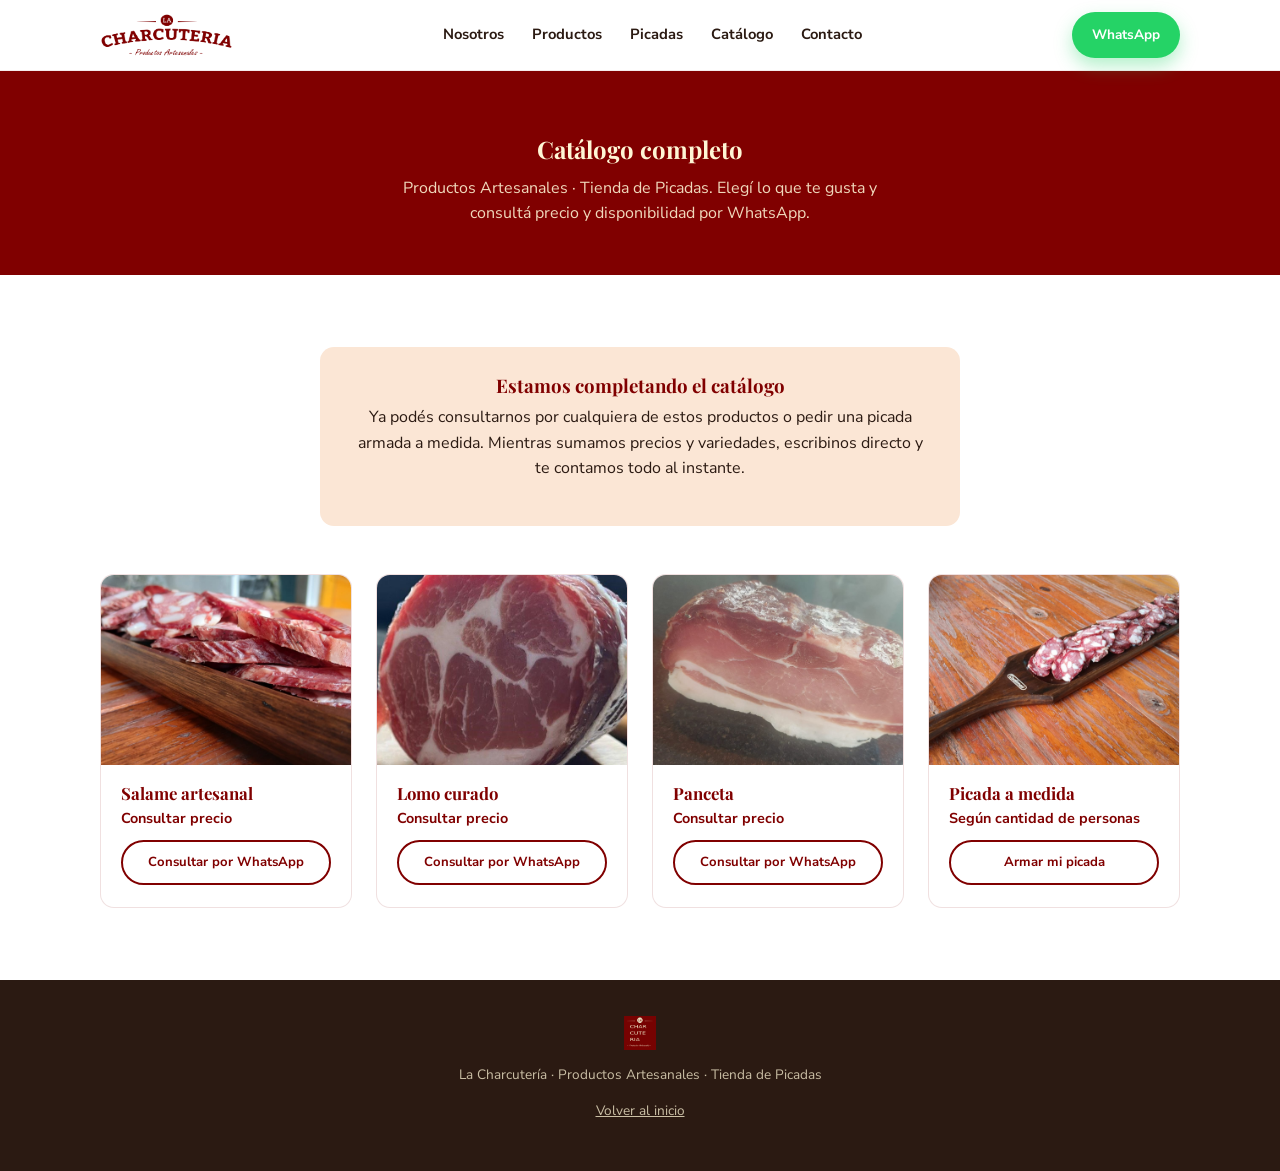
==== catalogo.html @ 69078f0c "Landing La Charcuteria: version inicial" ====
<!DOCTYPE html>
<html lang="es-AR">
<head>
<meta charset="UTF-8" />
<meta name="viewport" content="width=device-width, initial-scale=1.0" />
<title>Catálogo · La Charcutería</title>
<meta name="description" content="Catálogo de productos artesanales de La Charcutería: salame, lomo, panceta y picadas a pedido." />
<link rel="icon" type="image/png" sizes="32x32" href="assets/img/logos/favicon-32.png" />
<link rel="apple-touch-icon" sizes="180x180" href="assets/img/logos/favicon-180.png" />
<link rel="preconnect" href="https://fonts.googleapis.com" />
<link rel="preconnect" href="https://fonts.gstatic.com" crossorigin />
<link href="https://fonts.googleapis.com/css2?family=Playfair+Display:wght@600;700&family=Nunito+Sans:wght@400;700;800&display=swap" rel="stylesheet" />
<link rel="stylesheet" href="assets/css/styles.css" />
</head>
<body>

<header class="site-header">
  <div class="container">
    <a class="logo" href="index.html" aria-label="La Charcutería - Inicio">
      <img src="assets/img/logos/logo-wordmark.png" alt="La Charcutería - Productos Artesanales" />
    </a>
    <nav aria-label="Navegación principal">
      <ul class="nav-links">
        <li><a href="index.html#nosotros">Nosotros</a></li>
        <li><a href="index.html#productos">Productos</a></li>
        <li><a href="index.html#picadas">Picadas</a></li>
        <li><a href="catalogo.html">Catálogo</a></li>
        <li><a href="index.html#contacto">Contacto</a></li>
      </ul>
    </nav>
    <div class="nav-cta">
      <a class="btn btn-primary" href="https://wa.me/5492954367009?text=Hola!%20Quiero%20hacer%20una%20consulta%20a%20La%20Charcuter%C3%ADa" target="_blank" rel="noopener">
        WhatsApp
      </a>
    </div>
  </div>
</header>

<section class="catalogo-hero">
  <div class="container">
    <h1>Catálogo completo</h1>
    <p>Productos Artesanales · Tienda de Picadas. Elegí lo que te gusta y consultá precio y disponibilidad por WhatsApp.</p>
  </div>
</section>

<section>
  <div class="container">

    <!-- Fase 1 (14/09): todavia no hay lista de precios ni stock cargados
         en ningun sistema -- este catalogo arranca como esqueleto con los
         productos ya conocidos, listo para que Carlos sume mas items,
         precios y fotos cuando los tenga. Cada card ya apunta a WhatsApp
         con el nombre del producto precargado en el mensaje, para no
         perder el pedido aunque todavia no haya precio publicado. -->
    <div class="catalogo-aviso">
      <h3>Estamos completando el catálogo</h3>
      <p>Ya podés consultarnos por cualquiera de estos productos o pedir una picada armada a medida. Mientras sumamos precios y variedades, escribinos directo y te contamos todo al instante.</p>
    </div>

    <div class="catalogo-grid">
      <div class="catalogo-card">
        <img src="assets/img/picada-tabla-01.jpg" alt="Salame artesanal fraccionado" loading="lazy" />
        <div class="catalogo-card-body">
          <h3>Salame artesanal</h3>
          <span class="precio">Consultar precio</span>
          <a class="btn btn-outline-maroon" href="https://wa.me/5492954367009?text=Hola!%20Quiero%20consultar%20precio%20del%20Salame%20artesanal" target="_blank" rel="noopener">
            Consultar por WhatsApp
          </a>
        </div>
      </div>

      <div class="catalogo-card">
        <img src="assets/img/producto-lomo-detalle.jpg" alt="Lomo curado, corte al detalle" loading="lazy" />
        <div class="catalogo-card-body">
          <h3>Lomo curado</h3>
          <span class="precio">Consultar precio</span>
          <a class="btn btn-outline-maroon" href="https://wa.me/5492954367009?text=Hola!%20Quiero%20consultar%20precio%20del%20Lomo%20curado" target="_blank" rel="noopener">
            Consultar por WhatsApp
          </a>
        </div>
      </div>

      <div class="catalogo-card">
        <img src="assets/img/producto-panceta.jpg" alt="Panceta artesanal" loading="lazy" />
        <div class="catalogo-card-body">
          <h3>Panceta</h3>
          <span class="precio">Consultar precio</span>
          <a class="btn btn-outline-maroon" href="https://wa.me/5492954367009?text=Hola!%20Quiero%20consultar%20precio%20de%20la%20Panceta" target="_blank" rel="noopener">
            Consultar por WhatsApp
          </a>
        </div>
      </div>

      <div class="catalogo-card">
        <img src="assets/img/picada-tabla-paleta-01.jpg" alt="Picada armada a pedido" loading="lazy" />
        <div class="catalogo-card-body">
          <h3>Picada a medida</h3>
          <span class="precio">Según cantidad de personas</span>
          <a class="btn btn-outline-maroon" href="https://wa.me/5492954367009?text=Hola!%20Quiero%20armar%20una%20picada%20a%20medida" target="_blank" rel="noopener">
            Armar mi picada
          </a>
        </div>
      </div>
    </div>

  </div>
</section>

<footer class="site-footer">
  <div class="container">
    <img src="assets/img/logos/logo-isotipo.png" alt="La Charcutería" />
    <p>La Charcutería · Productos Artesanales · Tienda de Picadas</p>
    <p><a href="index.html">Volver al inicio</a></p>
  </div>
</footer>

</body>
</html>
---- assets/css/styles.css ----
/* ============================================================
   La Charcutería -- estilos base
   Paleta tomada del logo real (ver assets/img/logos):
     --maroon: color solido de fondo del isotipo (800000)
     --cream:  color de texto/isotipo sobre maroon (FFF6D5)
     --peach:  color de marca cargado en el sistema (clientes.color_marca, FBE6D5)
   Tipografia: Playfair Display (titulos, tono editorial/artesanal)
   + Nunito Sans (texto, legible en mobile).
   ============================================================ */

:root {
  --maroon: #800000;
  --maroon-dark: #5c0000;
  --cream: #fff6d5;
  --peach: #fbe6d5;
  --ink: #2b1a12;
  --ink-soft: #5a4638;
  --white: #ffffff;
  --radius: 14px;
  --max-width: 1120px;
  --shadow: 0 10px 30px rgba(43, 26, 18, 0.12);
}

* {
  box-sizing: border-box;
}

html {
  scroll-behavior: smooth;
}

body {
  margin: 0;
  font-family: "Nunito Sans", -apple-system, BlinkMacSystemFont, sans-serif;
  color: var(--ink);
  background: var(--white);
  line-height: 1.6;
}

h1, h2, h3, h4 {
  font-family: "Playfair Display", Georgia, serif;
  margin: 0 0 0.5em;
  line-height: 1.2;
  color: var(--maroon);
}

p {
  margin: 0 0 1em;
}

a {
  color: inherit;
}

img {
  max-width: 100%;
  display: block;
}

.container {
  max-width: var(--max-width);
  margin: 0 auto;
  padding: 0 20px;
}

/* ── Botones ── */
.btn {
  display: inline-flex;
  align-items: center;
  gap: 8px;
  padding: 14px 26px;
  border-radius: 999px;
  font-weight: 700;
  text-decoration: none;
  font-size: 0.95rem;
  transition: transform 0.15s ease, box-shadow 0.15s ease;
  border: 2px solid transparent;
  cursor: pointer;
}

.btn:hover {
  transform: translateY(-2px);
}

.btn-primary {
  background: #25d366;
  color: #ffffff;
  box-shadow: 0 8px 18px rgba(37, 211, 102, 0.35);
}

.btn-secondary {
  background: transparent;
  color: var(--cream);
  border-color: var(--cream);
}

.btn-secondary:hover {
  background: rgba(255, 246, 213, 0.12);
}

.btn-outline-maroon {
  background: transparent;
  color: var(--maroon);
  border-color: var(--maroon);
}

.btn-outline-maroon:hover {
  background: var(--maroon);
  color: var(--cream);
}

/* ── Header ── */
.site-header {
  position: sticky;
  top: 0;
  z-index: 50;
  background: var(--white);
  border-bottom: 1px solid rgba(128, 0, 0, 0.08);
}

.site-header .container {
  display: flex;
  align-items: center;
  justify-content: space-between;
  padding-top: 12px;
  padding-bottom: 12px;
  gap: 16px;
}

.site-header .logo img {
  height: 44px;
  width: auto;
}

.nav-links {
  display: none;
  gap: 28px;
  list-style: none;
  margin: 0;
  padding: 0;
  font-weight: 700;
  font-size: 0.92rem;
}

.nav-links a {
  text-decoration: none;
  color: var(--ink);
}

.nav-links a:hover {
  color: var(--maroon);
}

.nav-cta {
  display: flex;
  align-items: center;
  gap: 12px;
}

.nav-cta .btn {
  padding: 10px 18px;
  font-size: 0.85rem;
}

@media (min-width: 860px) {
  .nav-links {
    display: flex;
  }
}

/* ── Hero ── */
.hero {
  position: relative;
  min-height: 82vh;
  display: flex;
  align-items: flex-end;
  color: var(--cream);
  background-size: cover;
  background-position: center;
  isolation: isolate;
}

.hero::after {
  content: "";
  position: absolute;
  inset: 0;
  background: linear-gradient(180deg, rgba(43, 26, 18, 0.15) 0%, rgba(43, 26, 18, 0.55) 60%, rgba(43, 26, 18, 0.85) 100%);
  z-index: -1;
}

.hero-content {
  padding: 48px 0 56px;
  max-width: 640px;
}

.hero-kicker {
  display: inline-flex;
  gap: 10px;
  align-items: center;
  font-weight: 700;
  letter-spacing: 0.08em;
  text-transform: uppercase;
  font-size: 0.8rem;
  color: var(--cream);
  opacity: 0.9;
  margin-bottom: 14px;
}

.hero-kicker span:nth-child(2) {
  opacity: 0.6;
}

.hero h1 {
  color: var(--cream);
  font-size: clamp(2.1rem, 5vw, 3.4rem);
  margin-bottom: 0.35em;
}

.hero p {
  font-size: 1.08rem;
  max-width: 46ch;
  color: rgba(255, 246, 213, 0.92);
}

.hero-actions {
  display: flex;
  flex-wrap: wrap;
  gap: 14px;
  margin-top: 24px;
}

/* ── Secciones generales ── */
section {
  padding: 72px 0;
}

.section-peach {
  background: var(--peach);
}

.section-maroon {
  background: var(--maroon);
  color: var(--cream);
}

.section-maroon h2 {
  color: var(--cream);
}

.section-head {
  max-width: 640px;
  margin: 0 auto 40px;
  text-align: center;
}

.section-head h2 {
  font-size: clamp(1.7rem, 3.4vw, 2.3rem);
}

.section-head p {
  color: var(--ink-soft);
}

.section-maroon .section-head p {
  color: rgba(255, 246, 213, 0.85);
}

/* ── Sobre nosotros ── */
.about-grid {
  display: grid;
  gap: 36px;
  align-items: center;
}

.about-grid img {
  border-radius: var(--radius);
  box-shadow: var(--shadow);
}

@media (min-width: 860px) {
  .about-grid {
    grid-template-columns: 1fr 1fr;
  }
}

/* ── Productos ── */
.productos-grid {
  display: grid;
  gap: 24px;
  grid-template-columns: repeat(auto-fit, minmax(230px, 1fr));
}

.producto-card {
  background: var(--white);
  border-radius: var(--radius);
  overflow: hidden;
  box-shadow: var(--shadow);
}

.producto-card img {
  height: 210px;
  width: 100%;
  object-fit: cover;
}

.producto-card-body {
  padding: 20px 22px 24px;
}

.producto-card-body h3 {
  font-size: 1.15rem;
  margin-bottom: 6px;
}

.producto-card-body p {
  font-size: 0.92rem;
  color: var(--ink-soft);
  margin-bottom: 0;
}

/* ── Galeria ── */
.galeria-grid {
  display: grid;
  gap: 14px;
  grid-template-columns: repeat(2, 1fr);
}

.galeria-grid img {
  border-radius: var(--radius);
  height: 100%;
  width: 100%;
  object-fit: cover;
  aspect-ratio: 4 / 3;
}

.galeria-grid a {
  display: block;
  overflow: hidden;
  border-radius: var(--radius);
}

.galeria-grid img {
  transition: transform 0.35s ease;
}

.galeria-grid a:hover img {
  transform: scale(1.05);
}

@media (min-width: 640px) {
  .galeria-grid {
    grid-template-columns: repeat(3, 1fr);
  }
  .galeria-grid a:first-child {
    grid-column: span 2;
    grid-row: span 2;
  }
  .galeria-grid a:first-child img {
    aspect-ratio: 8 / 7;
  }
}

/* ── CTA picadas ── */
.cta-picadas {
  text-align: center;
}

.cta-picadas h2 {
  color: var(--cream);
}

.cta-picadas p {
  max-width: 52ch;
  margin: 0 auto 28px;
  color: rgba(255, 246, 213, 0.9);
}

/* ── Contacto ── */
.contacto {
  text-align: center;
}

.contacto-card {
  max-width: 480px;
  margin: 0 auto;
  background: var(--white);
  border-radius: var(--radius);
  box-shadow: var(--shadow);
  padding: 40px 32px;
}

.contacto-card .btn {
  width: 100%;
  justify-content: center;
  margin-top: 8px;
}

/* ── Footer ── */
.site-footer {
  background: var(--ink);
  color: rgba(255, 246, 213, 0.75);
  padding: 36px 0;
  font-size: 0.85rem;
  text-align: center;
}

.site-footer img {
  height: 34px;
  margin: 0 auto 14px;
  opacity: 0.9;
}

/* ── Catalogo (skeleton) ── */
.catalogo-hero {
  background: var(--maroon);
  color: var(--cream);
  text-align: center;
  padding: 64px 0 48px;
}

.catalogo-hero h1 {
  color: var(--cream);
}

.catalogo-hero p {
  max-width: 52ch;
  margin: 0 auto;
  color: rgba(255, 246, 213, 0.88);
}

.catalogo-aviso {
  max-width: 640px;
  margin: 0 auto 48px;
  text-align: center;
  background: var(--peach);
  border-radius: var(--radius);
  padding: 28px 30px;
}

.catalogo-aviso h3 {
  margin-bottom: 8px;
}

.catalogo-grid {
  display: grid;
  gap: 24px;
  grid-template-columns: repeat(auto-fit, minmax(240px, 1fr));
}

.catalogo-card {
  background: var(--white);
  border: 1px solid rgba(128, 0, 0, 0.12);
  border-radius: var(--radius);
  overflow: hidden;
}

.catalogo-card img {
  height: 190px;
  width: 100%;
  object-fit: cover;
}

.catalogo-card-body {
  padding: 18px 20px 22px;
}

.catalogo-card-body h3 {
  font-size: 1.05rem;
  margin-bottom: 4px;
}

.catalogo-card-body .precio {
  font-weight: 700;
  color: var(--maroon);
  font-size: 0.9rem;
  margin-bottom: 10px;
  display: block;
}

.catalogo-card-body .btn {
  width: 100%;
  justify-content: center;
  padding: 10px 16px;
  font-size: 0.82rem;
}
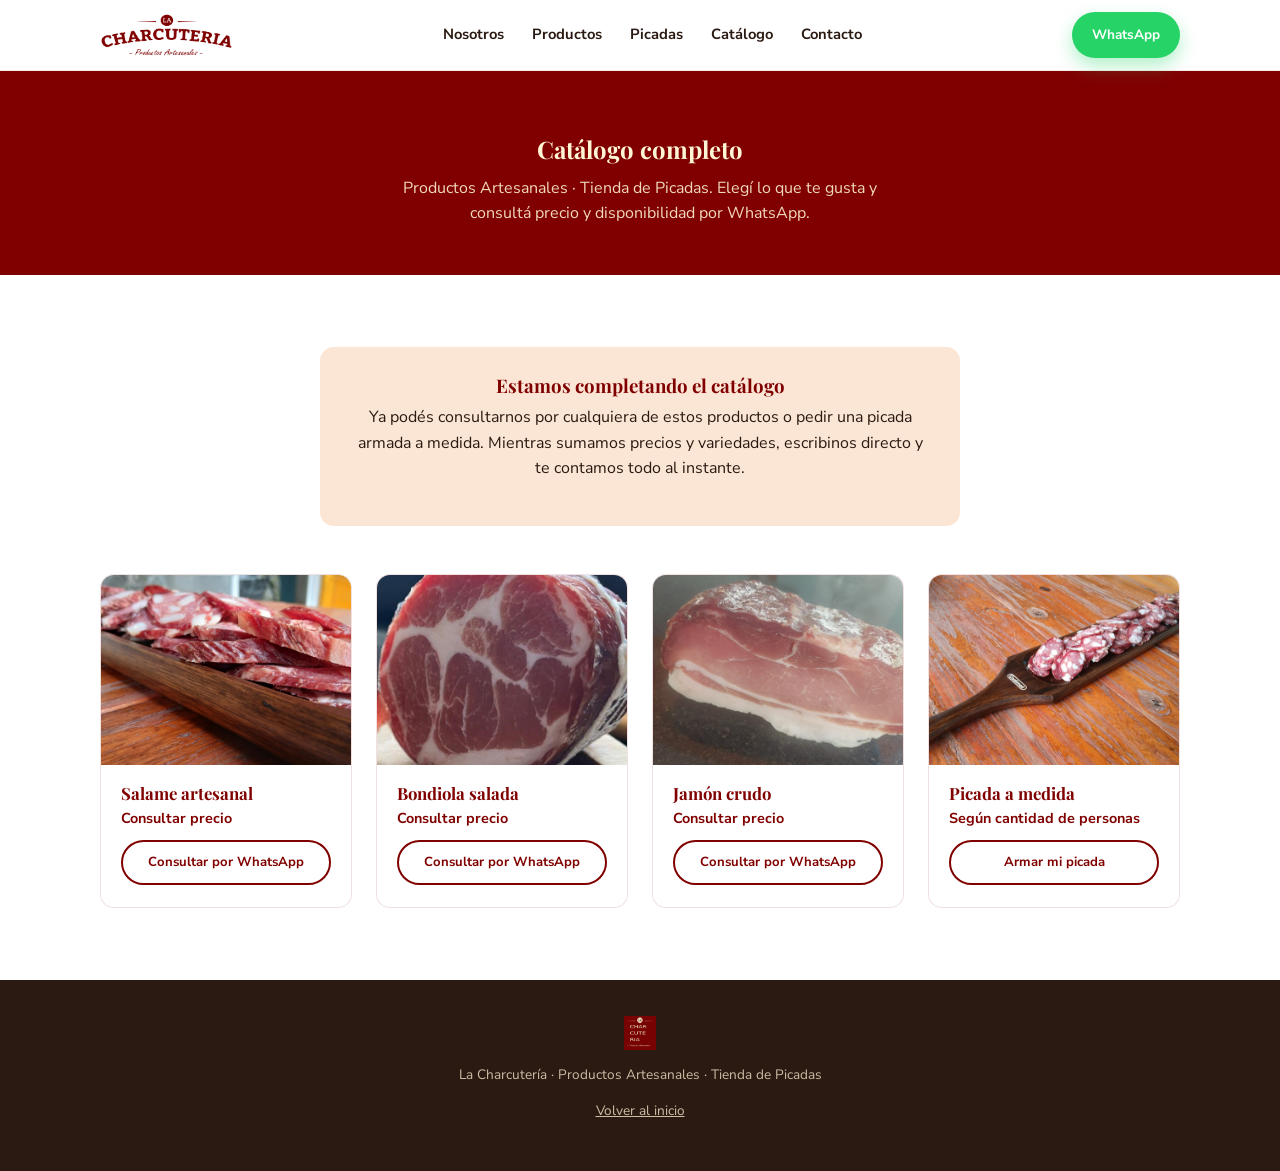
==== commit df3deb8d: "Fase 76: conectar con modulo Landing + corregir nombres de productos" ====
--- a/catalogo.html
+++ b/catalogo.html
@@ -4,7 +4,7 @@
 <meta charset="UTF-8" />
 <meta name="viewport" content="width=device-width, initial-scale=1.0" />
 <title>Catálogo · La Charcutería</title>
-<meta name="description" content="Catálogo de productos artesanales de La Charcutería: salame, lomo, panceta y picadas a pedido." />
+<meta name="description" content="Catálogo de productos artesanales de La Charcutería: salame, bondiola salada, jamón crudo y picadas a pedido." />
 <link rel="icon" type="image/png" sizes="32x32" href="assets/img/logos/favicon-32.png" />
 <link rel="apple-touch-icon" sizes="180x180" href="assets/img/logos/favicon-180.png" />
 <link rel="preconnect" href="https://fonts.googleapis.com" />
@@ -70,22 +70,22 @@
       </div>
 
       <div class="catalogo-card">
-        <img src="assets/img/producto-lomo-detalle.jpg" alt="Lomo curado, corte al detalle" loading="lazy" />
+        <img src="assets/img/producto-lomo-detalle.jpg" alt="Bondiola salada, corte al detalle" loading="lazy" />
         <div class="catalogo-card-body">
-          <h3>Lomo curado</h3>
+          <h3>Bondiola salada</h3>
           <span class="precio">Consultar precio</span>
-          <a class="btn btn-outline-maroon" href="https://wa.me/5492954367009?text=Hola!%20Quiero%20consultar%20precio%20del%20Lomo%20curado" target="_blank" rel="noopener">
+          <a class="btn btn-outline-maroon" href="https://wa.me/5492954367009?text=Hola!%20Quiero%20consultar%20precio%20de%20la%20Bondiola%20salada" target="_blank" rel="noopener">
             Consultar por WhatsApp
           </a>
         </div>
       </div>
 
       <div class="catalogo-card">
-        <img src="assets/img/producto-panceta.jpg" alt="Panceta artesanal" loading="lazy" />
+        <img src="assets/img/producto-panceta.jpg" alt="Jamón crudo artesanal" loading="lazy" />
         <div class="catalogo-card-body">
-          <h3>Panceta</h3>
+          <h3>Jamón crudo</h3>
           <span class="precio">Consultar precio</span>
-          <a class="btn btn-outline-maroon" href="https://wa.me/5492954367009?text=Hola!%20Quiero%20consultar%20precio%20de%20la%20Panceta" target="_blank" rel="noopener">
+          <a class="btn btn-outline-maroon" href="https://wa.me/5492954367009?text=Hola!%20Quiero%20consultar%20precio%20del%20Jam%C3%B3n%20crudo" target="_blank" rel="noopener">
             Consultar por WhatsApp
           </a>
         </div>
--- a/assets/css/styles.css
+++ b/assets/css/styles.css
@@ -168,16 +168,27 @@
   }
 }
 
-/* ── Hero ── */
+/* ── Hero ──
+   Fase 76 (14/09): la imagen de fondo vive en .hero-bg, una capa propia
+   detrás del overlay -- así el filtro de contraste que edita el panel
+   "Landing" (edgy-gestion) afecta solo a la foto, nunca al texto ni a
+   los botones que van encima. */
 .hero {
   position: relative;
   min-height: 82vh;
   display: flex;
   align-items: flex-end;
   color: var(--cream);
+  isolation: isolate;
+}
+
+.hero-bg {
+  position: absolute;
+  inset: 0;
   background-size: cover;
   background-position: center;
-  isolation: isolate;
+  z-index: -2;
+  transition: filter 0.2s ease;
 }
 
 .hero::after {
@@ -483,3 +494,18 @@
   padding: 10px 16px;
   font-size: 0.82rem;
 }
+
+/* ── Promo banner (Fase 76) ──
+   Inyectado por JS (index.html) cuando el panel "Landing" tiene una
+   promo activa. Va como primer elemento del body, arriba del header. */
+.promo-banner {
+  background: var(--maroon);
+  color: var(--cream);
+  text-align: center;
+  font-size: 0.85rem;
+  padding: 10px 16px;
+}
+
+.promo-banner strong {
+  font-weight: 800;
+}
